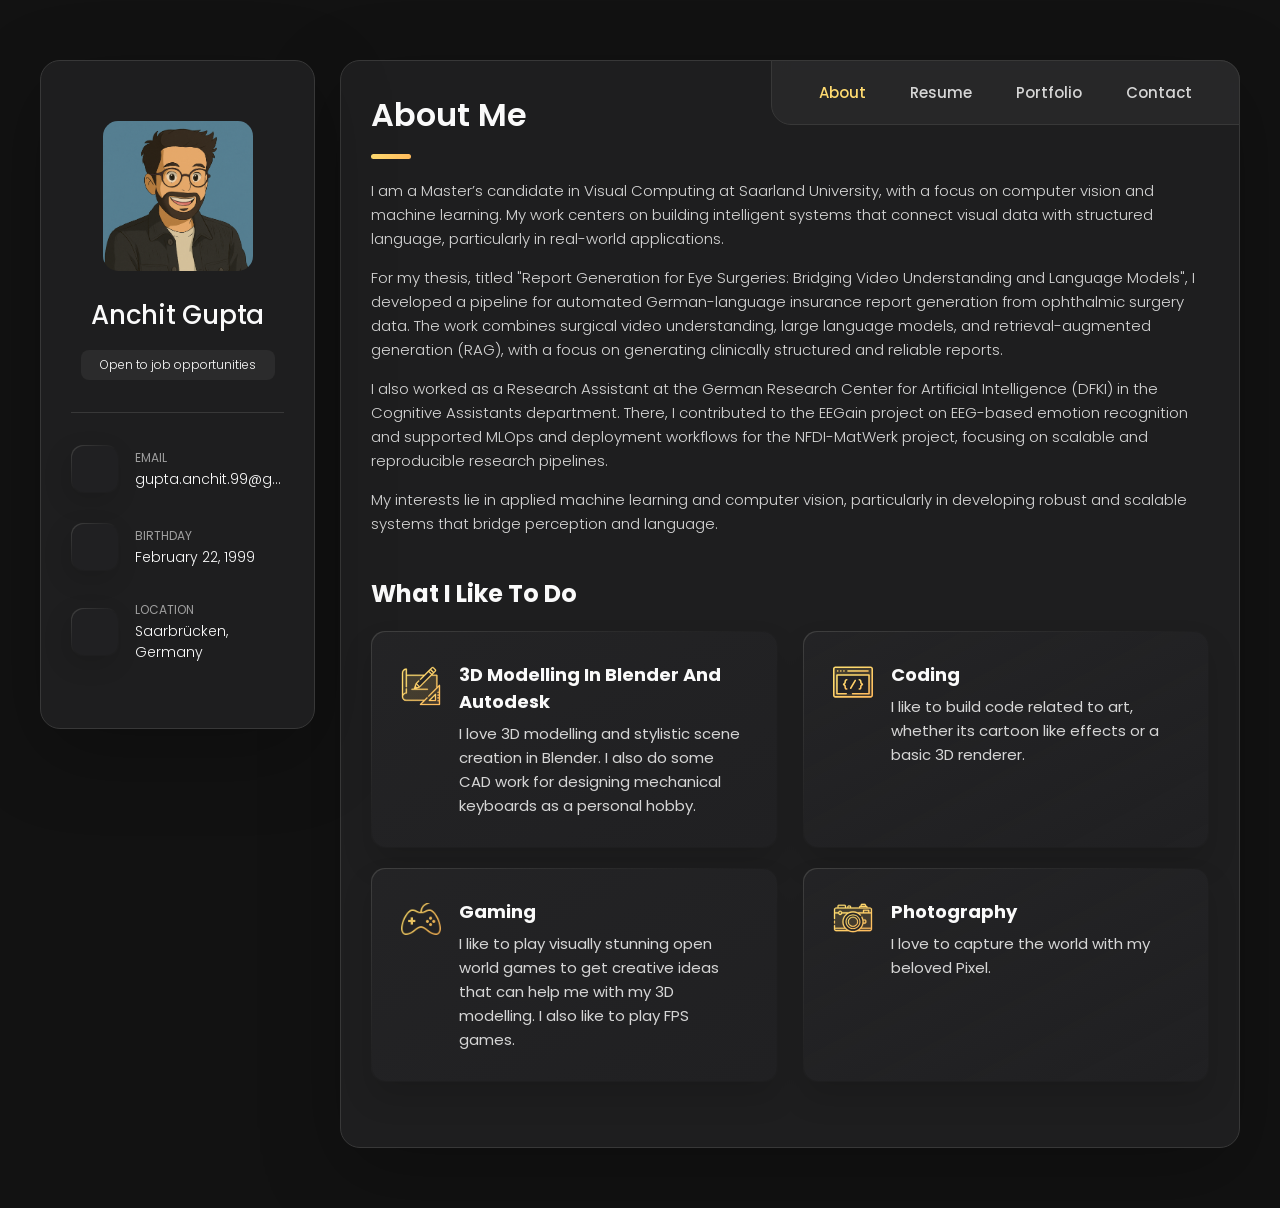
==== index.html @ aa5ca7dc "Updated with thesis info" ====
<!DOCTYPE html>
<html lang="en">

<head>
  <meta charset="UTF-8">
  <meta http-equiv="X-UA-Compatible" content="IE=edge">
  <meta name="viewport" content="width=device-width, initial-scale=1.0">
  <title>Anchit Gupta</title>

  <!--
    - favicon
  -->
  <link rel="shortcut icon" href="./assets/images/logo2.ico" type="image/x-icon">

  <!--
    - custom css link
  -->
  <link rel="stylesheet" href="./assets/css/style.css">

  <!--
    - google font link
  -->
  <link rel="preconnect" href="https://fonts.googleapis.com">
  <link rel="preconnect" href="https://fonts.gstatic.com" crossorigin>
  <link href="https://fonts.googleapis.com/css2?family=Poppins:wght@300;400;500;600&display=swap" rel="stylesheet">
</head>

<body>

  <!--
    - #MAIN
  -->

  <main>

    <!--
      - #SIDEBAR
    -->

    <aside class="sidebar" data-sidebar>

      <div class="sidebar-info">

        <figure class="avatar-box">
          <img src="./assets/images/cartoon_self.png" alt="Anchit Gupta" width="80" style=" border-radius: 15px">
        </figure>

        <div class="info-content">
          <h1 class="name" title="Anchit Gupta">Anchit Gupta</h1>

          <!-- <p class="title">Grad Student</p> -->

          <p class="title job-open">Open to job opportunities</p>
        </div>

        <button class="info_more-btn" data-sidebar-btn>
          <span>Show Contacts</span>

          <ion-icon name="chevron-down"></ion-icon>
        </button>

      </div>

      <div class="sidebar-info_more">

        <div class="separator"></div>

        <ul class="contacts-list">

          <li class="contact-item">

            <div class="icon-box">
              <ion-icon name="mail-outline"></ion-icon>
            </div>

            <div class="contact-info">
              <p class="contact-title">Email</p>

              <a href="mailto:gupta.anchit.99@gmail.com" class="contact-link">gupta.anchit.99@gmail.com</a>
              <!-- <a href="mailto:anchit.gupta@dfki.de" class="contact-link">anchit.gupta@dfki.de</a> -->
            </div>

          </li>

          <!--
          <li class="contact-item">

            <div class="icon-box">
              <ion-icon name="phone-portrait-outline"></ion-icon>
            </div>

            <div class="contact-info">
              <p class="contact-title">Phone</p>

              <a href="tel:+12133522795" class="contact-link">+1 (213) 352-2795</a>
            </div>

          </li>
          -->
          <li class="contact-item">

            <div class="icon-box">
              <ion-icon name="calendar-outline"></ion-icon>
            </div>

            <div class="contact-info">
              <p class="contact-title">Birthday</p>

              <time datetime="22-02-1999">February 22, 1999</time>
            </div>

          </li>

          <li class="contact-item">

            <div class="icon-box">
              <ion-icon name="location-outline"></ion-icon>
            </div>

            <div class="contact-info">
              <p class="contact-title">Location</p>

              <address>
                Saarbrücken, Germany</address>
            </div>

          </li>

        </ul>

        <div class="separator"></div>

        <ul class="social-list">

          <li class="social-item">
            <a href="https://github.com/AnchitGupta22" class="social-link" target="_blank">
              <ion-icon name="logo-github"></ion-icon>
            </a>
          </li>

          <li class="social-item">
            <a href="https://www.linkedin.com/in/anchit-gupta-22-ag/" class="social-link" target="_blank">
              <ion-icon name="logo-linkedin"></ion-icon>
            </a>
          </li>
        </ul>

      </div>

    </aside>





    <!--
      - #main-content
    -->

    <div class="main-content">

      <!--
        - #NAVBAR
      -->

      <nav class="navbar">

        <ul class="navbar-list">

          <li class="navbar-item">
            <button class="navbar-link  active" data-nav-link>About</button>
          </li>

          <li class="navbar-item">
            <button class="navbar-link" data-nav-link>Resume</button>
          </li>

          <li class="navbar-item">
            <button class="navbar-link" data-nav-link>Portfolio</button>
          </li>

          <li class="navbar-item">
            <button class="navbar-link" data-nav-link>Contact</button>
          </li>

        </ul>

      </nav>





      <!--
        - #ABOUT
      -->

      <article class="about  active" data-page="about">

        <header>
          <h2 class="h2 article-title">About me</h2>
        </header>

        <section class="about-text">
          <p>
          I am a Master’s candidate in Visual Computing at Saarland University, with a focus on computer vision and machine learning. My work centers on building intelligent systems that connect visual data with structured language, particularly in real-world applications.
          </p>

          <p>
          For my thesis, titled "Report Generation for Eye Surgeries: Bridging Video Understanding and Language Models", I developed a pipeline for automated German-language insurance report generation from ophthalmic surgery data. The work combines surgical video understanding, large language models, and retrieval-augmented generation (RAG), with a focus on generating clinically structured and reliable reports.
          </p>

          <p>
          I also worked as a Research Assistant at the German Research Center for Artificial Intelligence (DFKI) in the Cognitive Assistants department. There, I contributed to the EEGain project on EEG-based emotion recognition and supported MLOps and deployment workflows for the NFDI-MatWerk project, focusing on scalable and reproducible research pipelines.
          </p>

          <p>
          My interests lie in applied machine learning and computer vision, particularly in developing robust and scalable systems that bridge perception and language.
          </p>
        </section>


        <!--
          - service
        -->

        <section class="service">

          <h3 class="h3 service-title">What I like to do</h3>

          <ul class="service-list">

            <li class="service-item">

              <div class="service-icon-box">
                <img src="./assets/images/icon-design.svg
                " alt="design icon" width="40">
              </div>

              <div class="service-content-box">
                <h4 class="h4 service-item-title">3D modelling in Blender and Autodesk</h4>

                <p class="service-item-text">
                  I love 3D modelling and stylistic scene creation in Blender. I also do some CAD work for designing mechanical keyboards as a personal hobby.
                </p>
              </div>

            </li>

            <li class="service-item">

              <div class="service-icon-box">
                <img src="./assets/images/icon-dev.svg" alt="Development icon" width="40">
              </div>

              <div class="service-content-box">
                <h4 class="h4 service-item-title">Coding</h4>

                <p class="service-item-text">
                  I like to build code related to art, whether its cartoon like effects or a basic 3D renderer.
                </p>
              </div>

            </li>

            <li class="service-item">

              <div class="service-icon-box">
                <img src="./assets/images/game2.svg" alt="gaming icon" width="40">
              </div>

              <div class="service-content-box">
                <h4 class="h4 service-item-title">Gaming</h4>

                <p class="service-item-text">
                  I like to play visually stunning open world games to get creative ideas that can help me with my 3D modelling. I also like to play FPS games.
                </p>
              </div>

            </li>

            <li class="service-item">

              <div class="service-icon-box">
                <img src="./assets/images/icon-photo.svg" alt="camera icon" width="40">
              </div>

              <div class="service-content-box">
                <h4 class="h4 service-item-title">Photography</h4>

                <p class="service-item-text">
                  I love to capture the world with my beloved Pixel.
                </p>
              </div>

            </li>

          </ul>

        </section>


        <!--
          - testimonials
        -->


        <!--
          - testimonials modal
        -->

        <div class="modal-container" data-modal-container>

          <div class="overlay" data-overlay></div>

          <section class="testimonials-modal">

            <button class="modal-close-btn" data-modal-close-btn>
              <ion-icon name="close-outline"></ion-icon>
            </button>

            <div class="modal-img-wrapper">
              <figure class="modal-avatar-box">
                <img src="./assets/images/avatar-1.png" alt="Daniel lewis" width="80" data-modal-img>
              </figure>

              <img src="./assets/images/icon-quote.svg" alt="quote icon">
            </div>

            <div class="modal-content">

              <h4 class="h3 modal-title" data-modal-title>Daniel lewis</h4>

              <time datetime="2021-06-14">14 June, 2021</time>

              <div data-modal-text>
                <p>
                  Richard was hired to create a corporate identity. We were very pleased with the work done. She has a
                  lot of experience
                  and is very concerned about the needs of client. Lorem ipsum dolor sit amet, ullamcous cididt
                  consectetur adipiscing
                  elit, seds do et eiusmod tempor incididunt ut laborels dolore magnarels alia.
                </p>
              </div>

            </div>

          </section>

        </div>


       

      </article>





      <!--
        - #RESUME
      -->

      <article class="resume" data-page="resume">

        <header>
          <h2 class="h2 article-title">Resume</h2>
        </header>

        <section class="timeline">

          <div class="title-wrapper">
            <div class="icon-box">
              <ion-icon name="book-outline"></ion-icon>
            </div>

            <h3 class="h3">Education</h3>
          </div>

          <ol class="timeline-list">

            <li class="timeline-item">

              <h4 class="h4 timeline-item-title">Saarland University, Germany</h4>

              <span>2023 — Present</span>

              <p class="timeline-text">
              Master’s candidate in Visual Computing (thesis submitted, March 2026), with a focus on computer vision and machine learning. My studies emphasized image processing, machine learning, and high-level computer vision, providing a strong foundation in visual data analysis and modeling.
              </p>

            </li>

            <li class="timeline-item">

              <h4 class="h4 timeline-item-title">University of Petroleum and Energy Studies, India</h4>

              <span>2017 — 2021</span>

              <p class="timeline-text">
                Completed my undergraduate degree in Computer Science with specialization in Business Analytics and Optimization with a grade of 8.91. Was awarded the Silver Medal for being the top student in my specialization.
              </p>

            </li>

            

          </ol>

        </section>

        <section class="timeline">

          <div class="title-wrapper">
            <div class="icon-box">
              <ion-icon name="briefcase-outline"></ion-icon>
            </div>

            <h3 class="h3">Experience</h3>
          </div>

          <ol class="timeline-list">

            <li class="timeline-item">

              <h4 class="h4 timeline-item-title">Research Assistant (DFKI)</h4>

              <span>October, 2024 — March, 2026</span>

              <!-- <p class="timeline-text">
                At DFKI, I work in the Cognitive Assistants department. I assisted in completing the <a href="https://github.com/EmotionLab/EEGain" class="inline-bold" target="_blank">EEGain project</a>, which is a one stop framework that can be utilised to perform Emotion Recognition using EEG data. I also helped in publishing a paper on this project, which is currently under review (<a href="https://arxiv.org/abs/2505.18175" class="inline-bold" target="_blank"">Pre-print</a>). I am currently working on the NFDI-Matwerk project, which aims to create a research data infrastructure for materials science and engineering in Germany, mostly supporting the MLOps side of the project.
              </p> -->
              <p class="timeline-text">
                At DFKI, I worked in the Cognitive Assistants department on applied machine learning projects. I contributed to the <a href="https://github.com/EmotionLab/EEGain" class="inline-bold" target="_blank">EEGain project</a>, which is a one stop framework that can be utilised to perform Emotion Recognition using EEG data, and co-authored a research paper currently under review (<a href="https://arxiv.org/abs/2505.18175" class="inline-bold" target="_blank">pre-print</a>). I also worked on the NFDI-MatWerk project, focusing on MLOps and deployment workflows, including automating notebook-based pipelines using Docker and Voila.
              </p>

            </li>

            <li class="timeline-item">

              <h4 class="h4 timeline-item-title">Tutor - Digital Signal Processing (Saarland University)</h4>

              <span>April, 2025 — July, 2025</span>

              <p class="timeline-text">
                As a tutor for the Digital Signal Processing course, I conducted weekly sessions to help students understand complex concepts and solve problem sets. I was responsible for designing and grading assignments, as well as supporting students in their exam preparation through targeted guidance and additional learning resources.
              </p>

            </li>

            <li class="timeline-item">

              <h4 class="h4 timeline-item-title">Summer Intern</h4>

              <span>May, 2020 — July, 2020</span>

              <p class="timeline-text">
                During my internship at Rhocron, I worked on the project "Low-Resolution Face Recognition in the Wild." Using YOLO v3 and SRGANs, I built a system 
                capable of recognizing faces in low-resolution images, including user registration. I utilized the DeepFace library for this purpose.
              </p>

            </li>

          </ol>

        </section>

        <section class="timeline">

          <div class="title-wrapper">
            <div class="icon-box">
              <ion-icon name="color-palette-outline"></ion-icon>
            </div>

            <h3 class="h3">Extra-curricular activities</h3>
          </div>

          <ol class="timeline-list">

            <li class="timeline-item">

              <h4 class="h4 timeline-item-title">Head of Events Committee, Computer Society of India, UPES</h4>

              <span>2019 — 2020</span>

              <p class="timeline-text">
                As the head of the events committee, I was responsible for organizing various technical and fun events in my college.
              </p>

            </li>

          </ol>

        </section>


        <section class="service, testimonials, timeline">

          <div class="title-wrapper">
            <div class="icon-box">
              <ion-icon name="newspaper-outline"></ion-icon>
            </div>

            <h3 class="h3">Certifications</h3>
          </div>

          <ul class="service-list, testimonials-list has-scrollbar">

            <li class="testimonials-item">
              <div class="content-card" data-testimonials-item>

                <figure class="testimonials-avatar-box" >
                  <img src="./assets/images/coursera.png" alt="coursera" width="60" data-testimonials-avatar style=" border-radius: 14px">
                </figure>

                <h4 class="h4 testimonials-item-title" data-testimonials-title>Neural Networks and Deep Learning - by deeplearning.ai</h4>

                <div>
                  <a href="https://www.coursera.org/account/accomplishments/verify/3U6ERDCNYB68" class="form-btn" target="_blank">
                    <ion-icon name="open-outline"></ion-icon>
                  <span style="font-weight: 300;">Show credential</span>
                  </a>
                </div>

              </div>
            </li>

            <li class="testimonials-item">
              <div class="content-card" data-testimonials-item>

                <figure class="testimonials-avatar-box" >
                  <img src="./assets/images/coursera.png" alt="coursera" width="60" data-testimonials-avatar style=" border-radius: 14px">
                </figure>

                <h4 class="h4 testimonials-item-title" data-testimonials-title>Convolutional Neural Networks - by deeplearning.ai</h4>

                <div>
                  <a href="https://www.coursera.org/account/accomplishments/verify/XSN3L9NJZBQA" class="form-btn" target="_blank">
                    <ion-icon name="open-outline"></ion-icon>
                  <span style="font-weight: 300;">Show credential</span>
                  </a>
                </div>

              </div>
            </li>

            <li class="testimonials-item">
              <div class="content-card" data-testimonials-item>

                <figure class="testimonials-avatar-box" >
                  <img src="./assets/images/coursera.png" alt="coursera" width="60" data-testimonials-avatar style=" border-radius: 14px">
                </figure>

                <h4 class="h4 testimonials-item-title" data-testimonials-title>Introduction to TensorFlow for 
                  Artificial Intelligence, Machine Learning, and Deep Learning - by deeplearning.ai</h4>

                <div>
                  <a href="https://coursera.org/share/37100bde42276987270067a4cf46cd04" class="form-btn" target="_blank">
                    <ion-icon name="open-outline"></ion-icon>
                  <span style="font-weight: 300;">Show credential</span>
                  </a>
                </div>

              </div>
            </li>

            <li class="testimonials-item">
              <div class="content-card" data-testimonials-item>

                <figure class="testimonials-avatar-box" >
                  <img src="./assets/images/ibm.png" alt="ibm" width="60" data-testimonials-avatar style=" border-radius: 14px">
                </figure>

                <h4 class="h4 testimonials-item-title" data-testimonials-title>Python for Data Science and AI - by IBM</h4>

                <div>
                  <a href="https://www.youracclaim.com/badges/a8fc657b-cfc8-468e-b693-f5fa69543094/linked_in_profile" class="form-btn" target="_blank">
                    <ion-icon name="open-outline"></ion-icon>
                  <span style="font-weight: 300;">Show credential</span>
                  </a>
                </div>

              </div>
            </li>

            <li class="testimonials-item">
              <div class="content-card" data-testimonials-item>

                <figure class="testimonials-avatar-box" >
                  <img src="./assets/images/coursera.png" alt="coursera" width="60" data-testimonials-avatar style=" border-radius: 14px">
                </figure>

                <h4 class="h4 testimonials-item-title" data-testimonials-title>Self Awareness and The Effective Leader</h4>

                <div>
                  <a href="https://coursera.org/share/1b3f1dc2432621bec107a63e1983d231" class="form-btn" target="_blank">
                    <ion-icon name="open-outline"></ion-icon>
                  <span style="font-weight: 300;">Show credential</span>
                  </a>
                </div>

              </div>
            </li>

          </ul>

        </section>

        <section class="skill, timeline">

          <div class="title-wrapper">
            <div class="icon-box">
              <ion-icon name="construct-outline"></ion-icon>
            </div>

            <h3 class="h3">My skills</h3>
          </div>

          <ul class="skills-list content-card">

            <li class="skills-item">

              <div class="title-wrapper">
                <h5 class="h5">C</h5>
                <data value="75" style="color:whitesmoke;font-size: small;">75%</data>
              </div>

              <div class="skill-progress-bg">
                <div class="skill-progress-fill" style="width: 75%;"></div>
              </div>

            </li>

            <li class="skills-item">

              <div class="title-wrapper">
                <h5 class="h5">C++</h5>
                <data value="85" style="color:whitesmoke;font-size: small;">85%</data>
              </div>

              <div class="skill-progress-bg">
                <div class="skill-progress-fill" style="width: 85%;"></div>
              </div>

            </li>

            <li class="skills-item">

              <div class="title-wrapper">
                <h5 class="h5">Python</h5>
                <data value="90" style="color:whitesmoke;font-size: small;">90%</data>
              </div>

              <div class="skill-progress-bg">
                <div class="skill-progress-fill" style="width: 90%;"></div>
              </div>

            </li>

            <li class="skills-item">

              <div class="title-wrapper">
                <h5 class="h5">HTML</h5>
                <data value="60" style="color:whitesmoke;font-size: small;">60%</data>
              </div>

              <div class="skill-progress-bg">
                <div class="skill-progress-fill" style="width: 60%;"></div>
              </div>

            </li>

            
            <li class="skills-item">

              <div class="title-wrapper">
                <h5 class="h5">Blender</h5>
                <data value="70" style="color:whitesmoke;font-size: small;">70%</data>
              </div>

              <div class="skill-progress-bg">
                <div class="skill-progress-fill" style="width: 70%;"></div>
              </div>

            </li>


            <li class="skills-item">

              <div class="title-wrapper">
                <h5 class="h5">Graphic Design</h5>
                <data value="60" style="color:whitesmoke;font-size: small;">60%</data>
              </div>

              <div class="skill-progress-bg">
                <div class="skill-progress-fill" style="width: 60%;"></div>
              </div>

            </li>            
          </ul>

        </section>


      </article>





      <!--
        - #PORTFOLIO
      -->

      <article class="portfolio" data-page="portfolio">

        <header>
          <h2 class="h2 article-title">Portfolio</h2>
        </header>

        <section class="service">

          <ul class="filter-list">

            <li class="filter-item">
              <button class="active" data-filter-btn>All</button>
            </li>

            <li class="filter-item">
              <button data-filter-btn>Graduate</button>
            </li>

            <li class="filter-item">
              <button data-filter-btn>Under-graduate</button>
            </li>

          </ul>

          <div class="filter-select-box">

            <button class="filter-select" data-select>

              <div class="select-value" data-selecct-value>Select category</div>

              <div class="select-icon">
                <ion-icon name="chevron-down"></ion-icon>
              </div>

            </button>

            <ul class="select-list">

              <li class="select-item">
                <button data-select-item>All</button>
              </li>

              <li class="select-item">
                <button data-select-item>Graduate</button>
              </li>

              <li class="select-item">
                <button data-select-item>Under-graduate</button>
              </li>

            </ul>

          </div>

          <ul class="service-list">
            <li class="service-item, project-item active" data-filter-item data-category="graduate">

              <div class="service-content-box">
                <h4 class="h4 service-item-title">
                  Report Generation for Eye Surgeries: Bridging Video Understanding and Language Models
                </h4>

                <p class="service-item-text">
                  In my Master’s thesis, I developed a pipeline for automated German-language insurance report generation from ophthalmic surgery videos (pars plana vitrectomy), combining video understanding, large language models, and retrieval-augmented generation (RAG). I evaluated both end-to-end multimodal and structured phase-driven approaches, with the latter proving more robust and interpretable, especially under limited paired data.<br>
      
                  <a href="https://drive.google.com/file/d/1xssqrVIMD-YodWgX02bWXJEhTJnXKp-o/view?usp=sharing" target="_blank" class="inline-bold">Link to the thesis report.</a>
                </p>

                <p class="project-category">Graduate</p>
              </div>

            </li>

            <li class="service-item, project-item  active" data-filter-item data-category="graduate">

              <div class="service-content-box">
                <h4 class="h4 service-item-title">Studying various training approaches for the MoLFormer model
                  on the Lipophilicity dataset</h4>

                <p class="service-item-text">
                  In this collaborative project, I explored and implemented various data selection (influence scores, etc.) 
                  and fine-tuning strategies (LoRA, BitFit, iA3) from scratch to adapt the pre-trained chemical language model, MoLFormer, 
                  to the regression task of predicting lipophilicity values of the MoleculeNet Lipophilicity dataset. <br>
                  <a href="https://drive.google.com/file/d/1EgFVFjdQHIvPeh1Y-HfduutmpiXVqHvS/view?usp=drive_link" target="_blank" class="inline-bold">Link to the project report.</a>
                </p>
                <p class="project-category">Graduate</p>
              </div>

            </li>

            <li class="service-item, project-item  active" data-filter-item data-category="graduate">

              <div class="service-content-box">
                <h4 class="h4 service-item-title">EEG for Emotion Recognition</h4>

                <p class="service-item-text">
                  In this collaborative project, I explored emotion classification from films using low-level audio-visual features instead of EEG signals. Using datasets like 
                  DREAMER, XGBoost models predicted Arousal and Valence with notable accuracy in LOSO validation, showing the potential of low-level features for 
                  emotion recognition.<br>
                  <a href="https://drive.google.com/file/d/1QEvUl5G0Xy59KbmJ7eXyuU8FKgzwhG2R/view?usp=sharing" target="_blank" class="inline-bold">Link to the project report.</a>
                </p>
                <p class="project-category">Graduate</p>
              </div>

            </li>

            <li class="service-item, project-item  active" data-filter-item data-category="graduate">

              <div class="service-content-box">
                <h4 class="h4 service-item-title">Analysis of Self-Supervised Learning Methods for Urban Scene
                  Segmentation with Adverse Weather Conditions</h4>

                <p class="service-item-text">
                  In this collaborative project, I explored self-supervised learning for urban scene segmentation in low-visibility conditions, evaluating U-Net and 
                  DeepLabv3 models on Cityscapes and Foggy Cityscapes. Achieved accuracy comparable to fully supervised methods with less labeled data.<br>
                  <a href="https://drive.google.com/file/d/12okqkS-mvMyeokPa6HhIOjLo8h6kxE7m/view?usp=drive_link" target="_blank" class="inline-bold">Link to the project report.</a>
                </p>
                <p class="project-category">Graduate</p>
              </div>

            </li>

            <li class="service-item, project-item  active" data-filter-item data-category="graduate">

              <div class="service-content-box">
                <h4 class="h4 service-item-title">EIGEN - A renderer based on physically based rendering</h4>

                <p class="service-item-text">
                  In this collaborative project, I built a rendering engine using the Lightwave framework.<br>
                  <a href="https://anchitgupta22.github.io/eigen-renderer/" target="_blank" class="inline-bold">Link to the project webpage.</a>
                </p>
                <p class="project-category">Graduate</p>
              </div>

            </li>

            <li class="service-item, project-item  active" data-filter-item data-category="graduate">

              <div class="service-content-box">
                <h4 class="h4 service-item-title">BRDF implementation using SHADERed</h4>

                <p class="service-item-text">
                  In this project, I implementated the Phong and Cook-Torrance BRDF models to better understand their mathematical 
                  foundations.
                </p>
                <p class="project-category">Graduate</p>
              </div>

            </li>

            <li class="service-item, project-item  active" data-filter-item data-category="under-graduate">

              <div class="service-content-box">
                <h4 class="h4 service-item-title">Comparative Analysis of Epsilon-Greedy, UCB & Thompson Sampling 
                  Algorithms
                </h4>

                <p class="service-item-text">
                  In this project, I programmed agents for Epsilon-Greedy, UCB, and Thompson Sampling algorithms to perform a 
                  comparative analysis of their performance on a simple 3-arm bandit problem for both long and short time steps.
                </p>
                <p class="project-category">Under-graduate</p>
              </div>

            </li>

            <li class="service-item, project-item  active" data-filter-item data-category="under-graduate">

              <div class="service-content-box">
                <h4 class="h4 service-item-title">COVID Safety Tracker</h4>

                <p class="service-item-text">
                  In this project, I built a system capable of tracking any violation of social distancing and mask norms. It 
                  captures the facial identity of the violator to perform facial recognition if needed. It also creates a dashboard of 
                  the captured statistics. The system uses perspective transformation to get a better accuracy while detecting social 
                  distancing violations.<br>
                  <a href="https://github.com/AnchitGupta22/COVID-Safety-Tracker" target="_blank" class="inline-bold">Link to the github repo.</a>
                </p>

                <p class="project-category">Under-graduate</p>
              </div>

            </li>

            <li class="service-item, project-item  active" data-filter-item data-category="under-graduate">

              <div class="service-content-box">
                <h4 class="h4 service-item-title">Vocal Psychiatric Simulator</h4>

                <p class="service-item-text">
                  In this project, I built a system that serves as a virtual psychiatrist. It asks the subject a set of questions and 
                  then evaluates their condition basis their responses and facial expressions and generates an evaluation report. The 
                  system uses the Flask framework as a basic UI backbone for the system.<br>
                  <a href="https://github.com/AnchitGupta22/Vocal-Psychiatric-Simulator" target="_blank" class="inline-bold">Link to the github repo.</a>
                </p>

                <p class="project-category">Under-graduate</p>
              </div>

            </li>

            <li class="service-item, project-item  active" data-filter-item data-category="under-graduate">

              <div class="service-content-box">
                <h4 class="h4 service-item-title">Digit Recognition using Machine Learning in C</h4>

                <p class="service-item-text">
                  In this project, I built a Neural Network capable of classifying handwritten digits of the MNIST database. It also 
                  makes a live Accuracy vs Epochs graph using the graphics.h library in C.<br>
                  <a href="https://github.com/AnchitGupta22/Digit-Recognition-using-ML-in-C" target="_blank" class="inline-bold">Link to the github repo.</a>
                </p>

                <p class="project-category">Under-graduate</p>
              </div>

            </li>

          </ul>

        </section>

      </article>




       <!--
        - #CONTACT
      -->

      <article class="contact" data-page="contact">

        <header>
          <h2 class="h2 article-title">Contact</h2>
        </header>

        <section class="contact-form">

          <form action="https://formspree.io/f/mayrlvjz" method="post" class="form" data-form>

            <div class="input-wrapper">
              <input type="text" name="fullname" class="form-input" placeholder="Full name" required data-form-input>

              <input type="email" name="email" class="form-input" placeholder="Email address" required data-form-input>
            </div>

            <textarea name="message" class="form-input" placeholder="Your Message" required data-form-input></textarea>

            <button class="form-btn" type="submit" disabled data-form-btn>
              <ion-icon name="paper-plane"></ion-icon>
              <span>Send Message</span>
            </button>

          </form>

        </section>

      </article>

    </div>

  </main>






  <!--
    - custom js link
  -->
  <script src="./assets/js/script.js"></script>

  <!--
    - ionicon link
  -->
  <!-- <script type="module" src="https://unpkg.com/ionicons@5.5.2/dist/ionicons/ionicons.esm.js"></script>
  <script nomodule src="https://unpkg.com/ionicons@5.5.2/dist/ionicons/ionicons.js"></script> -->
  <script type="module" src="https://cdn.jsdelivr.net/npm/ionicons@5.5.2/dist/ionicons/ionicons.esm.js"></script>
  <script nomodule src="https://cdn.jsdelivr.net/npm/ionicons@5.5.2/dist/ionicons/ionicons.js"></script>


</body>

</html>
---- assets/css/style.css ----
/*-----------------------------------*\
  #style.css
\*-----------------------------------*/


/**
 * copyright 2022 @codewithsadee
 */





/*-----------------------------------*\
  #CUSTOM PROPERTY
\*-----------------------------------*/

:root {

  /**
   * colors
   */

  /* gradient */

  --bg-gradient-onyx: linear-gradient(
    to bottom right, 
    hsl(240, 1%, 25%) 3%, 
    hsl(0, 0%, 19%) 97%
  );
  --bg-gradient-jet: linear-gradient(
    to bottom right, 
    hsla(240, 1%, 18%, 0.251) 0%, 
    hsla(240, 2%, 11%, 0) 100%
  ), hsl(240, 2%, 13%);
  --bg-gradient-yellow-1: linear-gradient(
    to bottom right, 
    hsl(45, 100%, 71%) 0%, 
    hsla(36, 100%, 69%, 0) 50%
  );
  --bg-gradient-yellow-2: linear-gradient(
    135deg, 
    hsla(45, 100%, 71%, 0.251) 0%, 
    hsla(35, 100%, 68%, 0) 59.86%
  ), hsl(240, 2%, 13%);
  --border-gradient-onyx: linear-gradient(
    to bottom right, 
    hsl(0, 0%, 25%) 0%, 
    hsla(0, 0%, 25%, 0) 50%
  );
  --text-gradient-yellow: linear-gradient(
    to right, 
    hsl(45, 100%, 72%), 
    hsl(35, 100%, 68%)
  );

  /* solid */

  --jet: hsl(0, 0%, 22%);
  --onyx: hsl(240, 1%, 17%);
  --eerie-black-1: hsl(240, 2%, 13%);
  --eerie-black-2: hsl(240, 2%, 12%);
  --smoky-black: hsl(0, 0%, 7%);
  --white-1: hsl(0, 0%, 100%);
  --white-2: hsl(0, 0%, 98%);
  --orange-yellow-crayola: hsl(45, 100%, 72%);
  --vegas-gold: hsl(45, 54%, 58%);
  --light-gray: hsl(0, 0%, 84%);
  --light-gray-70: hsla(0, 0%, 84%, 0.7);
  --bittersweet-shimmer: hsl(0, 43%, 51%);

  /**
   * typography
   */

  /* font-family */
  --ff-poppins: 'Poppins', sans-serif;

  /* font-size */
  --fs-1: 24px;
  --fs-2: 18px;
  --fs-3: 17px;
  --fs-4: 16px;
  --fs-5: 15px;
  --fs-6: 14px;
  --fs-7: 13px;
  --fs-8: 11px;

  /* font-weight */
  --fw-300: 300;
  --fw-400: 400;
  --fw-500: 500;
  --fw-600: 600;

  /**
   * shadow
   */
  
  --shadow-1: -4px 8px 24px hsla(0, 0%, 0%, 0.25);
  --shadow-2: 0 16px 30px hsla(0, 0%, 0%, 0.25);
  --shadow-3: 0 16px 40px hsla(0, 0%, 0%, 0.25);
  --shadow-4: 0 25px 50px hsla(0, 0%, 0%, 0.15);
  --shadow-5: 0 24px 80px hsla(0, 0%, 0%, 0.25);

  /**
   * transition
   */

  --transition-1: 0.25s ease;
  --transition-2: 0.5s ease-in-out;

}





/*-----------------------------------*\
  #RESET
\*-----------------------------------*/

*, *::before, *::after {
  margin: 0;
  padding: 0;
  box-sizing: border-box;
}

a { text-decoration: none; }

li { list-style: none; }

img, ion-icon, a, button, time, span { display: block; }

/* Inline bold link for consistent appearance across browsers */
a.inline-bold,
a.inline-bold:link,
a.inline-bold:visited,
a.inline-bold:hover,
a.inline-bold:active {
  display: inline;           /* stay inline */
  font-weight: bold;         /* bold text */
  color: inherit;            /* inherit text color */
  text-decoration: none;     /* remove underline */
  cursor: pointer;           /* show pointer on hover */
}

/* Optional hover effect to indicate it’s clickable */
a.inline-bold:hover {
  text-decoration: underline;        /* underline on hover */
  color: var(--orange-yellow-crayola); /* highlight color on hover */
}


button {
  font: inherit;
  background: none;
  border: none;
  text-align: left;
  cursor: pointer;
}

input, textarea {
  display: block;
  width: 100%;
  background: none;
  font: inherit;
}

::selection {
  background: var(--orange-yellow-crayola);
  color: var(--smoky-black);
}

:focus { outline-color: var(--orange-yellow-crayola); }

html { font-family: var(--ff-poppins); }

body { background: var(--smoky-black); }





/*-----------------------------------*\
  #REUSED STYLE
\*-----------------------------------*/

.sidebar,
article {
  background: var(--eerie-black-2);
  border: 1px solid var(--jet);
  border-radius: 20px;
  padding: 15px;
  box-shadow: var(--shadow-1);
  z-index: 1;
}

.separator {
  width: 100%;
  height: 1px;
  background: var(--jet);
  margin: 16px 0;
}

.icon-box {
  position: relative;
  background: var(--border-gradient-onyx);
  width: 30px;
  height: 30px;
  border-radius: 8px;
  display: flex;
  justify-content: center;
  align-items: center;
  font-size: 16px;
  color: var(--orange-yellow-crayola);
  box-shadow: var(--shadow-1);
  z-index: 1;
}

.icon-box::before {
  content: "";
  position: absolute;
  inset: 1px;
  background: var(--eerie-black-1);
  border-radius: inherit;
  z-index: -1;
}

.icon-box ion-icon { --ionicon-stroke-width: 35px; }

article { display: none; }

article.active {
  display: block;
  animation: fade 0.5s ease backwards;
}

@keyframes fade {
  0% { opacity: 0; }
  100% { opacity: 1; }
}

.h2,
.h3,
.h4,
.h5 {
  color: var(--white-2);
  text-transform: capitalize;
}

.h2 { font-size: var(--fs-1); }

.h3 { font-size: var(--fs-2); }

.h4 { font-size: var(--fs-4); }

.h5 {
  font-size: var(--fs-7);
  font-weight: var(--fw-500);
}

.article-title {
  position: relative;
  padding-bottom: 7px;
}

.article-title::after {
  content: "";
  position: absolute;
  bottom: 0;
  left: 0;
  width: 30px;
  height: 3px;
  background: var(--text-gradient-yellow);
  border-radius: 3px;
}

.has-scrollbar::-webkit-scrollbar {
  width: 5px; /* for vertical scrollbar */
  height: 5px; /* for horizontal scrollbar */
}

.has-scrollbar::-webkit-scrollbar-track {
  background: var(--onyx);
  border-radius: 5px;
}

.has-scrollbar::-webkit-scrollbar-thumb {
  background: var(--orange-yellow-crayola);
  border-radius: 5px;
}

.has-scrollbar::-webkit-scrollbar-button { width: 20px; }

.content-card {
  position: relative;
  background: var(--border-gradient-onyx);
  padding: 15px;
  padding-top: 45px;
  border-radius: 14px;
  box-shadow: var(--shadow-2);
  cursor: pointer;
  z-index: 1;
}

.content-card::before {
  content: "";
  position: absolute;
  inset: 1px;
  background: var(--bg-gradient-jet);
  border-radius: inherit;
  z-index: -1;
}





/*-----------------------------------*\
  #MAIN
\*-----------------------------------*/

main {
  margin: 15px 12px;
  margin-bottom: 75px;
  min-width: 259px;
}





/*-----------------------------------*\
  #SIDEBAR
\*-----------------------------------*/

.sidebar {
  margin-bottom: 15px;
  max-height: 112px;
  overflow: hidden;
  transition: var(--transition-2);
}

.sidebar.active { max-height: 405px; }

.sidebar-info {
  position: relative;
  display: flex;
  justify-content: flex-start;
  align-items: center;
  gap: 15px;
}

.avatar-box {
  background: var(--bg-gradient-onyx);
  border-radius: 20px;
}

.info-content .name {
  color: var(--white-2);
  font-size: var(--fs-3);
  font-weight: var(--fw-500);
  letter-spacing: -0.25px;
  margin-bottom: 10px;
}

.info-content .title {
  color: var(--white-1);
  background: var(--onyx);
  font-size: var(--fs-8);
  font-weight: var(--fw-300);
  width: max-content;
  padding: 3px 12px;
  border-radius: 8px;
}

.info-content .title + .title {
margin-top: 8px;
}

.info-content .job-open {
border: 1px solid transparent;
animation: jobOpenPulse 2.2s ease-in-out infinite;
}

@keyframes jobOpenPulse {
0%, 100% {
border-color: transparent;
box-shadow: 0 0 0 0 hsla(45, 100%, 72%, 0);
}
50% {
border-color: var(--orange-yellow-crayola);
box-shadow: 0 0 0 3px hsla(45, 100%, 72%, 0.18);
}
}

@media (prefers-reduced-motion: reduce) {
.info-content .job-open {
animation: none;
border-color: var(--orange-yellow-crayola);
}
}

.info_more-btn {
  position: absolute;
  top: -15px;
  right: -15px;
  border-radius: 0 15px;
  font-size: 13px;
  color: var(--orange-yellow-crayola);
  background: var(--border-gradient-onyx);
  padding: 10px;
  box-shadow: var(--shadow-2);
  transition: var(--transition-1);
  z-index: 1;
}

.info_more-btn::before {
  content: "";
  position: absolute;
  inset: 1px;
  border-radius: inherit;
  background: var(--bg-gradient-jet);
  transition: var(--transition-1);
  z-index: -1;
}

.info_more-btn:hover,
.info_more-btn:focus { background: var(--bg-gradient-yellow-1); }

.info_more-btn:hover::before,
.info_more-btn:focus::before { background: var(--bg-gradient-yellow-2); }

.info_more-btn span { display: none; }

.sidebar-info_more {
  opacity: 0;
  visibility: hidden;
  transition: var(--transition-2);
}

.sidebar.active .sidebar-info_more {
  opacity: 1;
  visibility: visible;
}

.contacts-list {
  display: grid;
  grid-template-columns: 1fr;
  gap: 16px;
}

.contact-item {
  min-width: 100%;
  display: flex;
  align-items: center;
  gap: 16px;
}

.contact-info {
  max-width: calc(100% - 46px);
  width: calc(100% - 46px);
}

.contact-title {
  color: var(--light-gray-70);
  font-size: var(--fs-8);
  text-transform: uppercase;
  margin-bottom: 2px;
}

.contact-info :is(.contact-link, time, address) {
  color: var(--white-2);
  font-size: var(--fs-7);
}

.contact-info address { font-style: normal; }

.social-list {
  display: flex;
  justify-content: flex-start;
  align-items: center;
  gap: 15px;
  padding-bottom: 4px;
  padding-left: 7px;
}

.social-item .social-link {
  color: var(--light-gray-70);
  font-size: 18px;
}


.social-item .social-link:hover { color: var(--light-gray); }





/*-----------------------------------*\
  #NAVBAR
\*-----------------------------------*/

.navbar {
  position: fixed;
  bottom: 0;
  left: 0;
  width: 100%;
  background: hsla(240, 1%, 17%, 0.75);
  backdrop-filter: blur(10px);
  border: 1px solid var(--jet);
  border-radius: 12px 12px 0 0;
  box-shadow: var(--shadow-2);
  z-index: 5;
}

.navbar-list {
  display: flex;
  flex-wrap: wrap;
  justify-content: center;
  align-items: center;
  padding: 0 10px;
}

.navbar-link {
  color: var(--light-gray);
  font-size: var(--fs-8);
  padding: 20px 7px;
  transition: color var(--transition-1);
}

.navbar-link:hover,
.navbar-link:focus { color: var(--light-gray-70); }

.navbar-link.active { color: var(--orange-yellow-crayola); }





/*-----------------------------------*\
  #ABOUT
\*-----------------------------------*/

.about .article-title { margin-bottom: 15px; }

.about-text {
  color: var(--light-gray);
  font-size: var(--fs-6);
  font-weight: var(--fw-300);
  line-height: 1.6;
}

.about-text p { margin-bottom: 15px; }



/**
 * #service 
 */

.service { margin-bottom: 35px; }

.service-title { margin-bottom: 20px; }

.service-list {
  display: grid;
  grid-template-columns: 1fr;
  gap: 20px;
}

.service-item {
  position: relative;
  background: var(--border-gradient-onyx);
  padding: 20px;
  border-radius: 14px;
  box-shadow: var(--shadow-2);
  z-index: 1;
}

.service-item::before {
  content: "";
  position: absolute;
  inset: 1px;
  background: var(--bg-gradient-jet);
  border-radius: inherit;
  z-index: -1;
}

.service-icon-box { margin-bottom: 10px; }

.service-icon-box img { margin: auto; }

.service-content-box { text-align: center; }

.service-item-title { margin-bottom: 7px; }

.service-item-text {
  color: var(--light-gray);
  font-size: var(--fs-6);
  font-weight: var(--fw-3);
  line-height: 1.6;
}


/**
 * #testimonials 
 */

.testimonials { margin-bottom: 30px; }

.testimonials-title { margin-bottom: 20px; }

.testimonials-list {
  display: flex;
  justify-content: flex-start;
  align-items: flex-start;
  gap: 15px;
  margin: 0 -15px;
  padding: 25px 15px;
  padding-bottom: 35px;
  overflow-x: auto;
  scroll-behavior: smooth;
  overscroll-behavior-inline: contain;
  scroll-snap-type: inline mandatory;
}

.testimonials-item {
  min-width: 100%;
  scroll-snap-align: center;
}

.testimonials-avatar-box {
  position: absolute;
  top: 0;
  left: 0;
  transform: translate(15px, -25px);
  background: var(--bg-gradient-onyx);
  border-radius: 14px;
  box-shadow: var(--shadow-1);
}

.testimonials-item-title { margin-bottom: 7px; }

.testimonials-text {
  color: var(--light-gray);
  font-size: var(--fs-6);
  font-weight: var(--fw-300);
  line-height: 1.6;
  display: -webkit-box;
  line-clamp: 4;
  -webkit-line-clamp: 4;
  -webkit-box-orient: vertical;
  overflow: hidden;
}


/**
 * #testimonials-modal
 */

.modal-container {
  position: fixed;
  top: 0;
  left: 0;
  width: 100%;
  height: 100%;
  display: flex;
  justify-content: center;
  align-items: center;
  overflow-y: auto;
  overscroll-behavior: contain;
  z-index: 20;
  pointer-events: none;
  visibility: hidden;
}

.modal-container::-webkit-scrollbar { display: none; }

.modal-container.active {
  pointer-events: all;
  visibility: visible;
}

.overlay {
  position: fixed;
  top: 0;
  left: 0;
  width: 100%;
  height: 100vh;
  background: hsl(0, 0%, 5%);
  opacity: 0;
  visibility: hidden;
  pointer-events: none;
  z-index: 1;
  transition: var(--transition-1);
}

.overlay.active {
  opacity: 0.8;
  visibility: visible;
  pointer-events: all;
}

.testimonials-modal {
  background: var(--eerie-black-2);
  position: relative;
  padding: 15px;
  margin: 15px 12px;
  border: 1px solid var(--jet);
  border-radius: 14px;
  box-shadow: var(--shadow-5);
  transform: scale(1.2);
  opacity: 0;
  transition: var(--transition-1);
  z-index: 2;
}

.modal-container.active .testimonials-modal {
  transform: scale(1);
  opacity: 1;
}

.modal-close-btn {
  position: absolute;
  top: 15px;
  right: 15px;
  background: var(--onyx);
  border-radius: 8px;
  width: 32px;
  height: 32px;
  display: flex;
  justify-content: center;
  align-items: center;
  color: var(--white-2);
  font-size: 18px;
  opacity: 0.7;
}

.modal-close-btn:hover,
.modal-close-btn:focus { opacity: 1; }

.modal-close-btn ion-icon { --ionicon-stroke-width: 50px; }

.modal-avatar-box {
  background: var(--bg-gradient-onyx);
  width: max-content;
  border-radius: 14px;
  margin-bottom: 15px;
  box-shadow: var(--shadow-2);
}

.modal-img-wrapper > img { display: none; }

.modal-title { margin-bottom: 4px; }

.modal-content time {
  font-size: var(--fs-6);
  color: var(--light-gray-70);
  font-weight: var(--fw-300);
  margin-bottom: 10px;
}

.modal-content p {
  color: var(--light-gray);
  font-size: var(--fs-6);
  font-weight: var(--fw-300);
  line-height: 1.6;
}


/**
 * #clients 
 */

.clients { margin-bottom: 15px; }

.clients-list {
  display: flex;
  justify-content: flex-start;
  align-items: flex-start;
  gap: 15px;
  margin: 0 -15px;
  padding: 25px;
  padding-bottom: 25px;
  overflow-x: auto;
  scroll-behavior: smooth;
  overscroll-behavior-inline: contain;
  scroll-snap-type: inline mandatory;
  scroll-padding-inline: 25px;
}

.clients-item {
  min-width: 50%;
  scroll-snap-align: start;
}

.clients-item img {
  width: 100%;
  filter: grayscale(1);
  transition: var(--transition-1);
}

.clients-item img:hover { filter: grayscale(0); }





/*-----------------------------------*\
  #RESUME
\*-----------------------------------*/

.article-title { margin-bottom: 30px; }


/**
 * education and experience 
 */

.timeline { margin-bottom: 30px; }

.timeline .title-wrapper {
  display: flex;
  align-items: center;
  gap: 15px;
  margin-bottom: 25px;
}

.timeline-list {
  font-size: var(--fs-6);
  margin-left: 45px;
}

.timeline-item { position: relative; }

.timeline-item:not(:last-child) { margin-bottom: 20px; }

.timeline-item-title {
  font-size: var(--fs-6);
  line-height: 1.3;
  margin-bottom: 7px;
}

.timeline-list span {
  color: var(--vegas-gold);
  font-weight: var(--fw-400);
  line-height: 1.6;
}

.timeline-item:not(:last-child)::before {
  content: "";
  position: absolute;
  top: -25px;
  left: -30px;
  width: 1px;
  height: calc(100% + 50px);
  background: var(--jet);
}

.timeline-item::after {
  content: "";
  position: absolute;
  top: 5px;
  left: -33px;
  height: 6px;
  width: 6px;
  background: var(--text-gradient-yellow);
  border-radius: 50%;
  box-shadow: 0 0 0 4px var(--jet);
}

.timeline-text {
  color: var(--light-gray);
  font-weight: var(--fw-300);
  line-height: 1.6;
}


/**
 * skills 
 */

.skills-title { margin-bottom: 20px; }

.skills-list { padding: 20px; }


.skills-item:not(:last-child) { margin-bottom: 15px; }

.skill .title-wrapper {
  display: flex;
  align-items: center;
  gap: 5px;
  margin-bottom: 8px;
}

.skill .title-wrapper data {
  color: var(--light-gray);
  font-size: var(--fs-7);
  font-weight: var(--fw-300);
}

.skill-progress-bg {
  background: var(--jet);
  width: 100%;
  height: 8px;
  border-radius: 10px;
}

.skill-progress-fill {
  background: var(--text-gradient-yellow);
  height: 100%;
  border-radius: inherit;
}





/*-----------------------------------*\
  #PORTFOLIO
\*-----------------------------------*/

.filter-list { display: none; }

.filter-select-box {
  position: relative;
  margin-bottom: 25px;
}

.filter-select {
  background: var(--eerie-black-2);
  color: var(--light-gray);
  display: flex;
  justify-content: space-between;
  align-items: center;
  width: 100%;
  padding: 12px 16px;
  border: 1px solid var(--jet);
  border-radius: 14px;
  font-size: var(--fs-6);
  font-weight: var(--fw-300);
}

.filter-select.active .select-icon { transform: rotate(0.5turn); }

.select-list {
  background: var(--eerie-black-2);
  position: absolute;
  top: calc(100% + 6px);
  width: 100%;
  padding: 6px;
  border: 1px solid var(--jet);
  border-radius: 14px;
  z-index: 2;
  opacity: 0;
  visibility: hidden;
  pointer-events: none;
  transition: 0.15s ease-in-out;
}

.filter-select.active + .select-list {
  opacity: 1;
  visibility: visible;
  pointer-events: all;
}

.select-item button {
  background: var(--eerie-black-2);
  color: var(--light-gray);
  font-size: var(--fs-6);
  font-weight: var(--fw-300);
  text-transform: capitalize;
  width: 100%;
  padding: 8px 10px;
  border-radius: 8px;
}

.select-item button:hover { --eerie-black-2: hsl(240, 2%, 20%); }

.project-list {
  display: grid;
  grid-template-columns: 1fr;
  gap: 30px;
  margin-bottom: 10px;
}

.project-item { display: none; }

.project-item.active {
  display: block;
  animation: scaleUp 0.25s ease forwards;
  position: relative;
  background: var(--border-gradient-onyx);
  padding: 20px;
  border-radius: 14px;
  box-shadow: var(--shadow-2);
  z-index: 1;
}

.project-item::before {
  content: "";
  position: absolute;
  inset: 1px;
  background: var(--bg-gradient-jet);
  border-radius: inherit;
  z-index: -1;
}

@keyframes scaleUp {
  0% { transform: scale(0.5); }
  100% { transform: scale(1); }
}

.project-item > a { width: 100%; }

.project-img {
  position: relative;
  width: 100%;
  height: 200px;
  border-radius: 16px;
  overflow: hidden;
  margin-bottom: 15px;
}

.project-img::before {
  content: "";
  position: absolute;
  top: 0;
  left: 0;
  width: 100%;
  height: 100%;
  background: transparent;
  z-index: 1;
  transition: var(--transition-1);
}

.project-item > a:hover .project-img::before { background: hsla(0, 0%, 0%, 0.5); }

.project-item-icon-box {
  --scale: 0.8;

  background: var(--jet);
  color: var(--orange-yellow-crayola);
  position: absolute;
  top: 50%;
  left: 50%;
  transform: translate(-50%, -50%) scale(var(--scale));
  font-size: 20px;
  padding: 18px;
  border-radius: 12px;
  opacity: 0;
  z-index: 1;
  transition: var(--transition-1);
}

.project-item > a:hover .project-item-icon-box {
  --scale: 1;
  opacity: 1;
}

.project-item-icon-box ion-icon { --ionicon-stroke-width: 50px; }

.project-img img {
  width: 100%;
  height: 100%;
  object-fit: cover;
  transition: var(--transition-1);
}

.project-item > a:hover img { transform: scale(1.1); }

.project-title,
.project-category { margin-top: 10px; }

.project-title {
  color: var(--white-2);
  font-size: var(--fs-5);
  font-weight: var(--fw-400);
  text-transform: capitalize;
  line-height: 1.3;
}

.project-category {
  color: var(--light-gray-70);
  font-size: var(--fs-6);
  font-weight: var(--fw-300);
}





/*-----------------------------------*\
  #BLOG
\*-----------------------------------*/

.blog-posts { margin-bottom: 10px; }

.blog-posts-list {
  display: grid;
  grid-template-columns: 1fr;
  gap: 20px;
}

.blog-post-item > a {
  position: relative;
  background: var(--border-gradient-onyx);
  height: 100%;
  box-shadow: var(--shadow-4);
  border-radius: 16px;
  z-index: 1;
}

.blog-post-item > a::before {
  content: "";
  position: absolute;
  inset: 1px;
  border-radius: inherit;
  background: var(--eerie-black-1);
  z-index: -1;
}

.blog-banner-box {
  width: 100%;
  height: 200px;
  border-radius: 12px;
  overflow: hidden;
}

.blog-banner-box img {
  width: 100%;
  height: 100%;
  object-fit: cover;
  transition: var(--transition-1);
}

.blog-post-item > a:hover .blog-banner-box img { transform: scale(1.1); }

.blog-content { padding: 15px; }

.blog-meta {
  display: flex;
  justify-content: flex-start;
  align-items: center;
  gap: 7px;
  margin-bottom: 10px;
}

.blog-meta :is(.blog-category, time) {
  color: var(--light-gray-70);
  font-size: var(--fs-6);
  font-weight: var(--fw-300);
}

.blog-meta .dot {
  background: var(--light-gray-70);
  width: 4px;
  height: 4px;
  border-radius: 4px;
}

.blog-item-title {
  margin-bottom: 10px;
  line-height: 1.3;
  transition: var(--transition-1);
}

.blog-post-item > a:hover .blog-item-title { color: var(--orange-yellow-crayola); }

.blog-text {
  color: var(--light-gray);
  font-size: var(--fs-6);
  font-weight: var(--fw-300);
  line-height: 1.6;
}





/*-----------------------------------*\
  #CONTACT
\*-----------------------------------*/

.mapbox {
  position: relative;
  height: 250px;
  width: 100%;
  border-radius: 16px;
  margin-bottom: 30px;
  border: 1px solid var(--jet);
  overflow: hidden;
}

.mapbox figure { height: 100%; }

.mapbox iframe {
  width: 100%;
  height: 100%;
  border: none;
  filter: grayscale(1) invert(1);
}

.contact-form { margin-bottom: 10px; }

.form-title { margin-bottom: 20px; }

.input-wrapper {
  display: grid;
  grid-template-columns: 1fr;
  gap: 25px;
  margin-bottom: 25px;
}

.form-input {
  color: var(--white-2);
  font-size: var(--fs-6);
  font-weight: var(--fw-400);
  padding: 13px 20px;
  border: 1px solid var(--jet);
  border-radius: 14px;
  outline: none;
}

.form-input::placeholder { font-weight: var(--fw-500); }

.form-input:focus { border-color: var(--orange-yellow-crayola); }

textarea.form-input {
  min-height: 100px;
  height: 120px;
  max-height: 200px;
  resize: vertical;
  margin-bottom: 25px;
}

textarea.form-input::-webkit-resizer { display: none; }

.form-input:focus:invalid { border-color: var(--bittersweet-shimmer); }

.form-btn {
  position: relative;
  width: 100%;
  background: var(--border-gradient-onyx);
  color: var(--orange-yellow-crayola);
  display: flex;
  justify-content: center;
  align-items: center;
  gap: 10px;
  padding: 13px 20px;
  border-radius: 14px;
  font-size: var(--fs-6);
  text-transform: capitalize;
  box-shadow: var(--shadow-3);
  z-index: 1;
  transition: var(--transition-1);
}

.form-btn::before {
  content: "";
  position: absolute;
  inset: 1px;
  background: var(--bg-gradient-jet);
  border-radius: inherit;
  z-index: -1;
  transition: var(--transition-1);
}

.form-btn ion-icon { font-size: 16px; }

.form-btn:hover { background: var(--bg-gradient-yellow-1); }

.form-btn:hover::before { background: var(--bg-gradient-yellow-2); }

.form-btn:disabled {
  opacity: 0.7;
  cursor: not-allowed;
}

.form-btn:disabled:hover { background: var(--border-gradient-onyx); }

.form-btn:disabled:hover::before { background: var(--bg-gradient-jet); }





/*-----------------------------------*\
  #RESPONSIVE
\*-----------------------------------*/

/**
 * responsive larger than 450px screen
 */

@media (min-width: 450px) {

  /**
   * client
   */

  .clients-item { min-width: calc(33.33% - 10px); }



  /**
   * #PORTFOLIO, BLOG 
   */

  .project-img,
  .blog-banner-box { height: auto; }

}





/**
 * responsive larger than 580px screen
 */

@media (min-width: 580px) {

  /**
   * CUSTOM PROPERTY
   */

  :root {

    /**
     * typography
     */

    --fs-1: 32px;
    --fs-2: 24px;
    --fs-3: 26px;
    --fs-4: 18px;
    --fs-6: 15px;
    --fs-7: 15px;
    --fs-8: 12px;

  }



  /**
   * #REUSED STYLE
   */

  .sidebar, article {
    width: 520px;
    margin-inline: auto;
    padding: 30px;
  }

  .article-title {
    font-weight: var(--fw-600);
    padding-bottom: 15px;
  }

  .article-title::after {
    width: 40px;
    height: 5px;
  }

  .icon-box {
    width: 48px;
    height: 48px;
    border-radius: 12px;
    font-size: 18px;
  }



  /**
   * #MAIN
   */

  main {
    margin-top: 60px;
    margin-bottom: 100px;
  }



  /**
   * #SIDEBAR
   */

  .sidebar {
    max-height: 180px;
    margin-bottom: 30px;
  }

  .sidebar.active { max-height: 584px; }

  .sidebar-info { gap: 25px; }

  .avatar-box { border-radius: 30px; }

  .avatar-box img { width: 120px; }

  .info-content .name { margin-bottom: 15px; }

  .info-content .title { padding: 5px 18px; }

  .info_more-btn {
    top: -30px;
    right: -30px;
    padding: 10px 15px;
  }

  .info_more-btn span {
    display: block;
    font-size: var(--fs-8);
  }

  .info_more-btn ion-icon { display: none; }

  .separator { margin: 32px 0; }

  .contacts-list { gap: 20px; }

  .contact-info {
    max-width: calc(100% - 64px);
    width: calc(100% - 64px);
  }



  /**
   * #NAVBAR
   */

  .navbar { border-radius: 20px 20px 0 0; }

  .navbar-list { gap: 20px; }

  .navbar-link { --fs-8: 14px; }



  /**
   * #ABOUT
   */

  .about .article-title { margin-bottom: 20px; }

  .about-text { margin-bottom: 40px; }

  /* service */

  .service-item {
    display: flex;
    justify-content: flex-start;
    align-items: flex-start;
    gap: 18px;
    padding: 30px;
  }

  .service-icon-box {
    margin-bottom: 0;
    margin-top: 5px;
  }

  .service-content-box { text-align: left; }

  /* testimonials */

  .testimonials-title { margin-bottom: 25px; }

  .testimonials-list {
    gap: 30px;
    margin: 0 -30px;
    padding: 30px;
    padding-bottom: 35px;
  }

  .content-card {
    padding: 30px;
    padding-top: 25px;
  }

  .testimonials-avatar-box {
    transform: translate(30px, -30px);
    border-radius: 20px;
  }

  .testimonials-avatar-box img { width: 80px; }

  .testimonials-item-title {
    margin-bottom: 10px;
    margin-left: 95px;
  }

  .testimonials-text {
    line-clamp: 2;
    -webkit-line-clamp: 2;
  }

  /* testimonials modal */

  .modal-container { padding: 20px; }

  .testimonials-modal {
    display: flex;
    justify-content: flex-start;
    align-items: stretch;
    gap: 25px;
    padding: 30px;
    border-radius: 20px;
  }

  .modal-img-wrapper {
    display: flex;
    flex-direction: column;
    align-items: center;
  }

  .modal-avatar-box {
    border-radius: 18px;
    margin-bottom: 0;
  }

  .modal-avatar-box img { width: 65px; }

  .modal-img-wrapper > img {
    display: block;
    flex-grow: 1;
    width: 35px;
  }

  /* clients */

  .clients-list {
    gap: 50px;
    margin: 0 -30px;
    padding: 45px;
    scroll-padding-inline: 45px;
  }

  .clients-item { min-width: calc(33.33% - 35px); }



  /**
   * #RESUME
   */

  .timeline-list { margin-left: 65px; }

  .timeline-item:not(:last-child)::before { left: -40px; }

  .timeline-item::after {
    height: 8px;
    width: 8px;
    left: -43px;
  }

  .skills-item:not(:last-child) { margin-bottom: 25px; }



  /**
   * #PORTFOLIO, BLOG
   */

  .project-img, .blog-banner-box { border-radius: 16px; }

  .blog-posts-list { gap: 30px; }

  .blog-content { padding: 25px; }



  /**
   * #CONTACT
   */

  .mapbox {
    height: 380px;
    border-radius: 18px;
  }

  .input-wrapper {
    gap: 30px;
    margin-bottom: 30px;
  }

  .form-input { padding: 15px 20px; }

  textarea.form-input { margin-bottom: 30px; }

  .form-btn {
    --fs-6: 16px;
    padding: 16px 20px;
  }

  .form-btn ion-icon { font-size: 18px; }

}





/**
 * responsive larger than 768px screen
 */

@media (min-width: 768px) {

  /**
   * REUSED STYLE
   */

  .sidebar, article { width: 700px; }

  .has-scrollbar::-webkit-scrollbar-button { width: 100px; }



  /**
   * SIDEBAR
   */

  .contacts-list {
    grid-template-columns: 1fr 1fr;
    gap: 30px 15px;
  }



  /**
   * NAVBAR
   */

  .navbar-link { --fs-8: 15px; }



  /**
   * ABOUT
   */

  /* testimonials modal */

  .testimonials-modal {
    gap: 35px;
    max-width: 680px;
  }

  .modal-avatar-box img { width: 80px; }



  /**
   * PORTFOLIO
   */

  .article-title { padding-bottom: 20px; }

  .filter-select-box { display: none; }

  .filter-list {
    display: flex;
    justify-content: flex-start;
    align-items: center;
    gap: 25px;
    padding-left: 5px;
    margin-bottom: 30px;
  }

  .filter-item button {
    color: var(--light-gray);
    font-size: var(--fs-5);
    transition: var(--transition-1);
  }

  .filter-item button:hover { color: var(--light-gray-70); }

  .filter-item button.active { color: var(--orange-yellow-crayola); }

  /* portfolio and blog grid */

  .project-list, .blog-posts-list { grid-template-columns: 1fr 1fr; }



  /**
   * CONTACT
   */

  .input-wrapper { grid-template-columns: 1fr 1fr; }

  .form-btn {
    width: max-content;
    margin-left: auto;
  }
  
}





/**
 * responsive larger than 1024px screen
 */

@media (min-width: 1024px) {

  /**
   * CUSTOM PROPERTY
   */

  :root {

    /**
    * shadow
    */

    --shadow-1: -4px 8px 24px hsla(0, 0%, 0%, 0.125);
    --shadow-2: 0 16px 30px hsla(0, 0%, 0%, 0.125);
    --shadow-3: 0 16px 40px hsla(0, 0%, 0%, 0.125);

  }



  /**
   * REUSED STYLE
   */

  .sidebar, article {
    width: 950px;
    box-shadow: var(--shadow-5);
  }



  /**
   * MAIN 
   */

  main { margin-bottom: 60px; }

  .main-content {
    position: relative;
    width: max-content;
    margin: auto;
  }



  /**
   * NAVBAR
   */

  .navbar {
    position: absolute;
    bottom: auto;
    top: 0;
    left: auto;
    right: 0;
    width: max-content;
    border-radius: 0 20px;
    padding: 0 20px;
    box-shadow: none;
  }

  .navbar-list {
    gap: 30px;
    padding: 0 20px;
  }

  .navbar-link { font-weight: var(--fw-500); }



  /**
   * ABOUT
   */

  /* service */

  .service-list {
    grid-template-columns: 1fr 1fr;
    gap: 20px 25px;
  }

  /* testimonials */

  .testimonials-item { min-width: calc(50% - 15px); }

  /* clients */

  .clients-item { min-width: calc(25% - 38px); }



  /**
   * PORTFOLIO
   */

  .project-list { grid-template-columns: repeat(3, 1fr); }



  /**
   * BLOG
   */

  .blog-banner-box { height: 230px; }

}





/**
 * responsive larger than 1250px screen
 */

@media (min-width: 1250px) {

  /**
   * RESET
   */

  body::-webkit-scrollbar { width: 20px; }

  body::-webkit-scrollbar-track { background: var(--smoky-black); }

  body::-webkit-scrollbar-thumb {
    border: 5px solid var(--smoky-black);
    background: hsla(0, 0%, 100%, 0.1);
    border-radius: 20px;
    box-shadow: inset 1px 1px 0 hsla(0, 0%, 100%, 0.11),
                inset -1px -1px 0 hsla(0, 0%, 100%, 0.11);
  }

  body::-webkit-scrollbar-thumb:hover { background: hsla(0, 0%, 100%, 0.15); }

  body::-webkit-scrollbar-button { height: 60px; }



  /**
   * REUSED STYLE
   */

  .sidebar, article { width: auto; }

  article { min-height: 100%; }



  /**
   * MAIN
   */

  main {
    max-width: 1200px;
    margin-inline: auto;
    display: flex;
    justify-content: center;
    align-items: stretch;
    gap: 25px;
  }

  .main-content {
    min-width: 75%;
    width: 75%;
    margin: 0;
  }



  /**
   * SIDEBAR
   */

  .sidebar {
    position: sticky;
    top: 60px;
    max-height: max-content;
    height: 100%;
    margin-bottom: 0;
    padding-top: 60px;
    z-index: 1;
  }

  .sidebar-info { flex-direction: column; }

  .avatar-box img { width: 150px; }

  .info-content .name {
    white-space: nowrap;
    text-align: center;
  }

  .info-content .title { margin: auto; }

  .info_more-btn { display: none; }

  .sidebar-info_more {
    opacity: 1;
    visibility: visible;
  }

  .contacts-list { grid-template-columns: 1fr; }

  .contact-info :is(.contact-link) {
    white-space: nowrap;
    overflow: hidden;
    text-overflow: ellipsis;
  }

  .contact-info :is(.contact-link, time, address) {
    --fs-7: 14px;
    font-weight: var(--fw-300);
  }

  .separator:last-of-type {
    margin: 15px 0;
    opacity: 0;
  }

  .social-list { justify-content: center; }



  /**
	 * RESUME
	 */

  .timeline-text { max-width: 700px; }

}
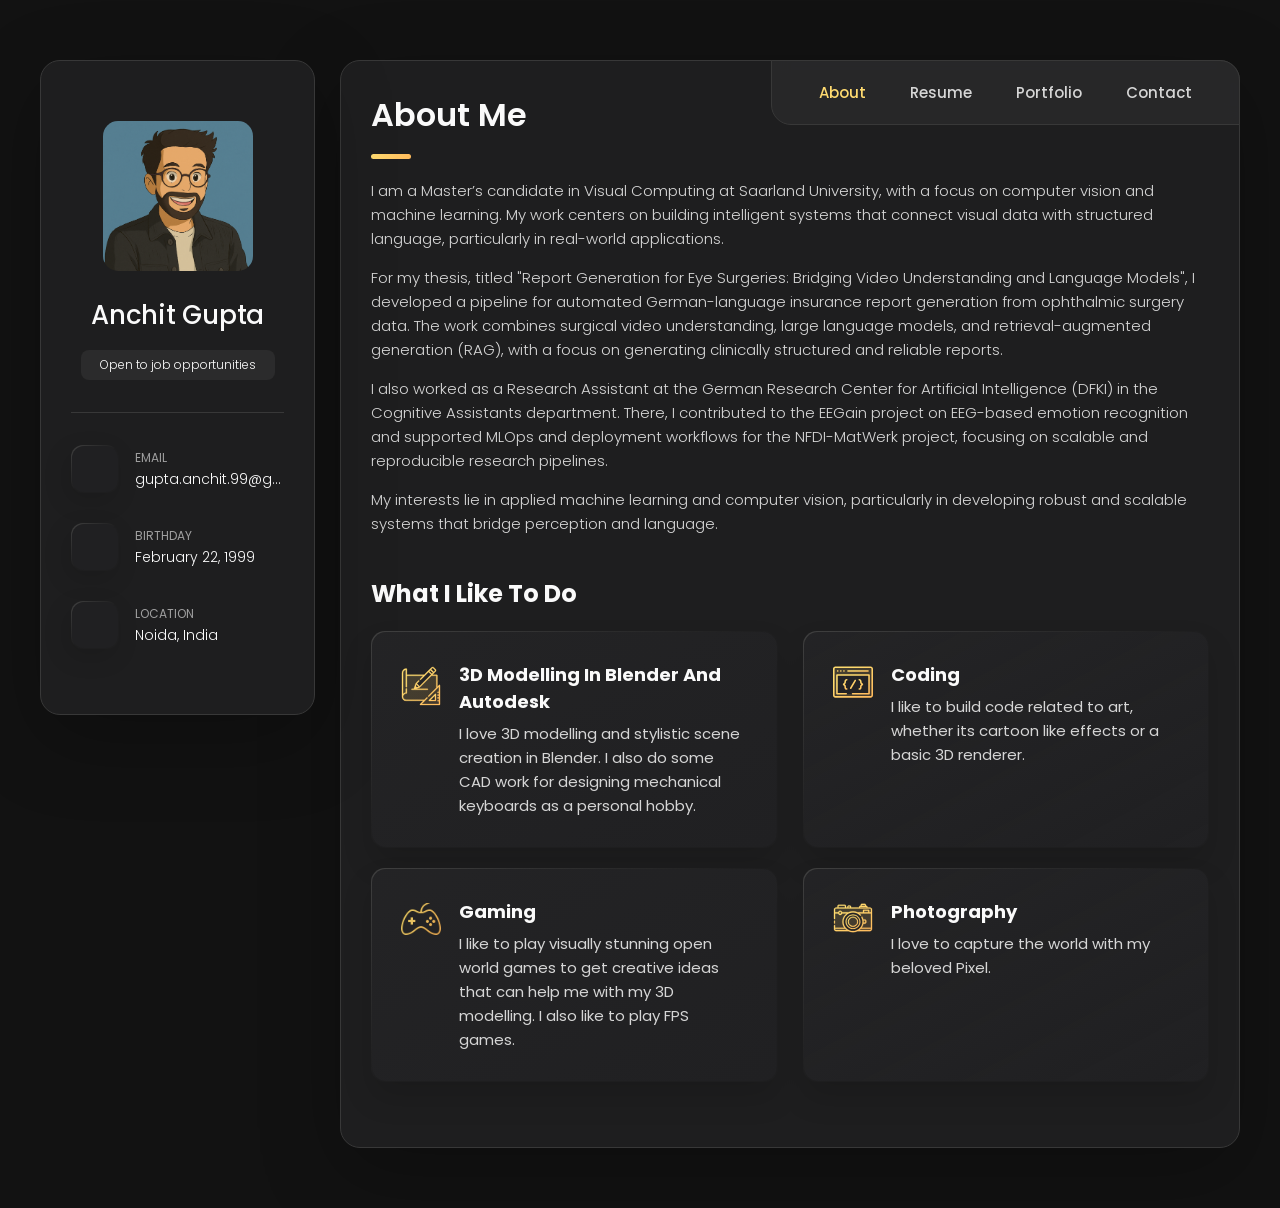
==== commit c945e7e4: "Updated location" ====
--- a/index.html
+++ b/index.html
@@ -121,7 +121,7 @@
               <p class="contact-title">Location</p>
 
               <address>
-                Saarbrücken, Germany</address>
+                Noida, India</address>
             </div>
 
           </li>
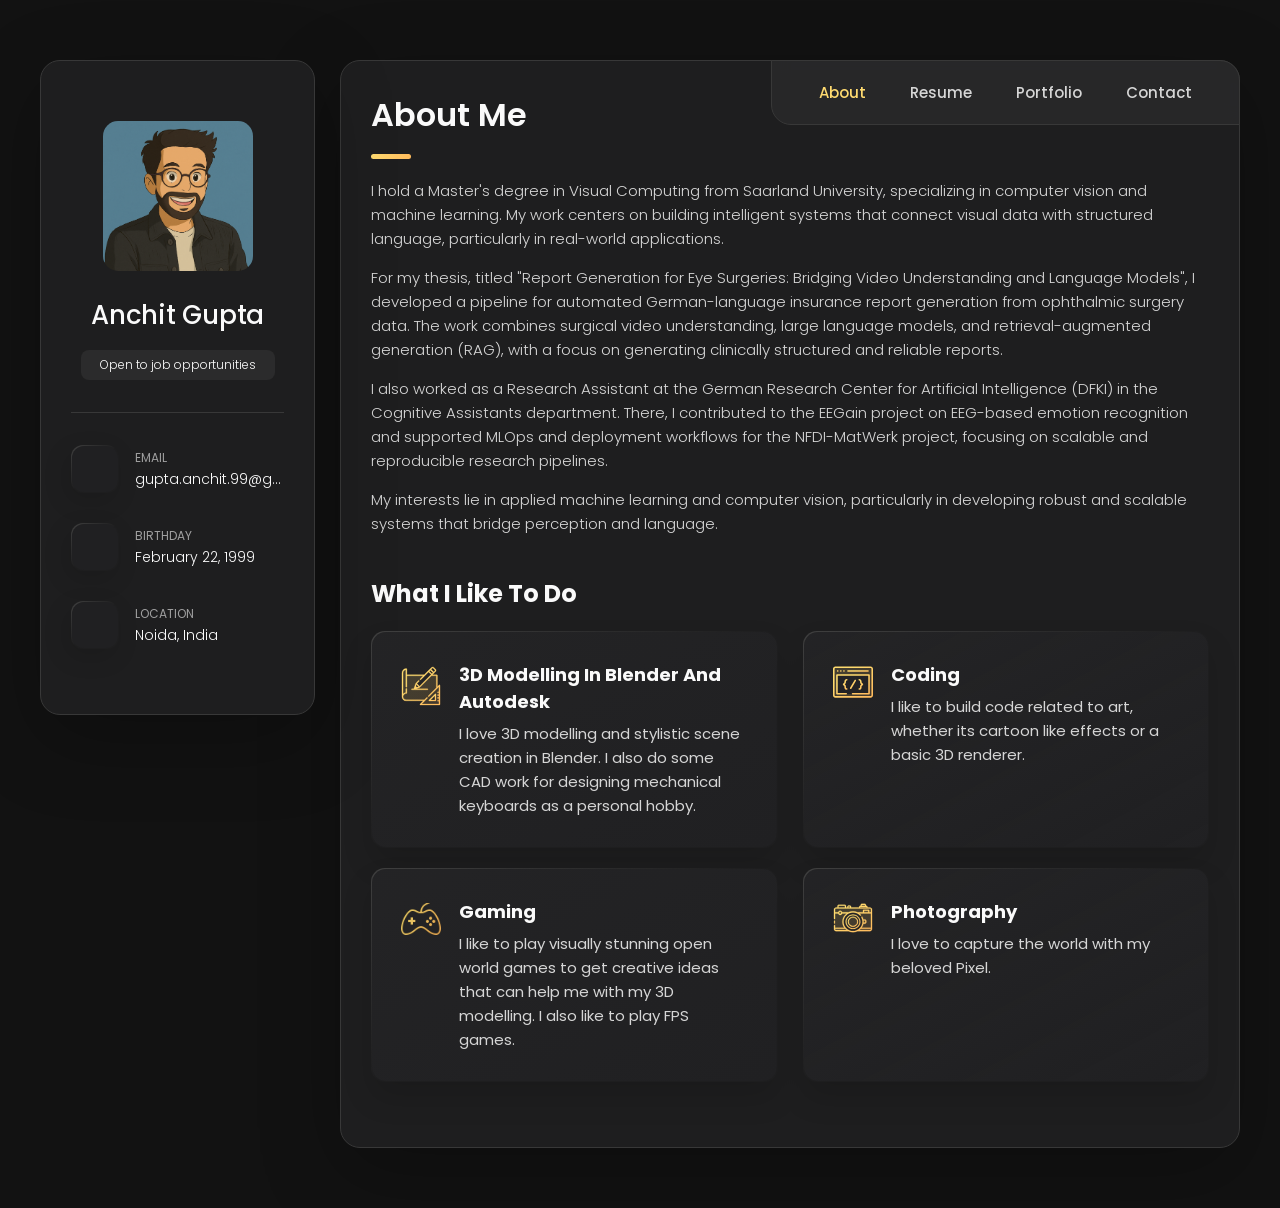
==== commit 05174791: "Updated bio" ====
--- a/index.html
+++ b/index.html
@@ -203,7 +203,7 @@
 
         <section class="about-text">
           <p>
-          I am a Master’s candidate in Visual Computing at Saarland University, with a focus on computer vision and machine learning. My work centers on building intelligent systems that connect visual data with structured language, particularly in real-world applications.
+          I hold a Master's degree in Visual Computing from Saarland University, specializing in computer vision and machine learning. My work centers on building intelligent systems that connect visual data with structured language, particularly in real-world applications.
           </p>
 
           <p>
@@ -387,7 +387,7 @@
               <span>2023 — Present</span>
 
               <p class="timeline-text">
-              Master’s candidate in Visual Computing (thesis submitted, March 2026), with a focus on computer vision and machine learning. My studies emphasized image processing, machine learning, and high-level computer vision, providing a strong foundation in visual data analysis and modeling.
+              Master's candidate in Visual Computing (thesis submitted, March 2026), with a focus on computer vision and machine learning. My studies emphasized image processing, machine learning, and high-level computer vision, providing a strong foundation in visual data analysis and modeling.
               </p>
 
             </li>
@@ -776,7 +776,7 @@
                 </h4>
 
                 <p class="service-item-text">
-                  In my Master’s thesis, I developed a pipeline for automated German-language insurance report generation from ophthalmic surgery videos (pars plana vitrectomy), combining video understanding, large language models, and retrieval-augmented generation (RAG). I evaluated both end-to-end multimodal and structured phase-driven approaches, with the latter proving more robust and interpretable, especially under limited paired data.<br>
+                  In my Master's thesis, I developed a pipeline for automated German-language insurance report generation from ophthalmic surgery videos (pars plana vitrectomy), combining video understanding, large language models, and retrieval-augmented generation (RAG). I evaluated both end-to-end multimodal and structured phase-driven approaches, with the latter proving more robust and interpretable, especially under limited paired data.<br>
       
                   <a href="https://drive.google.com/file/d/1xssqrVIMD-YodWgX02bWXJEhTJnXKp-o/view?usp=sharing" target="_blank" class="inline-bold">Link to the thesis report.</a>
                 </p>
